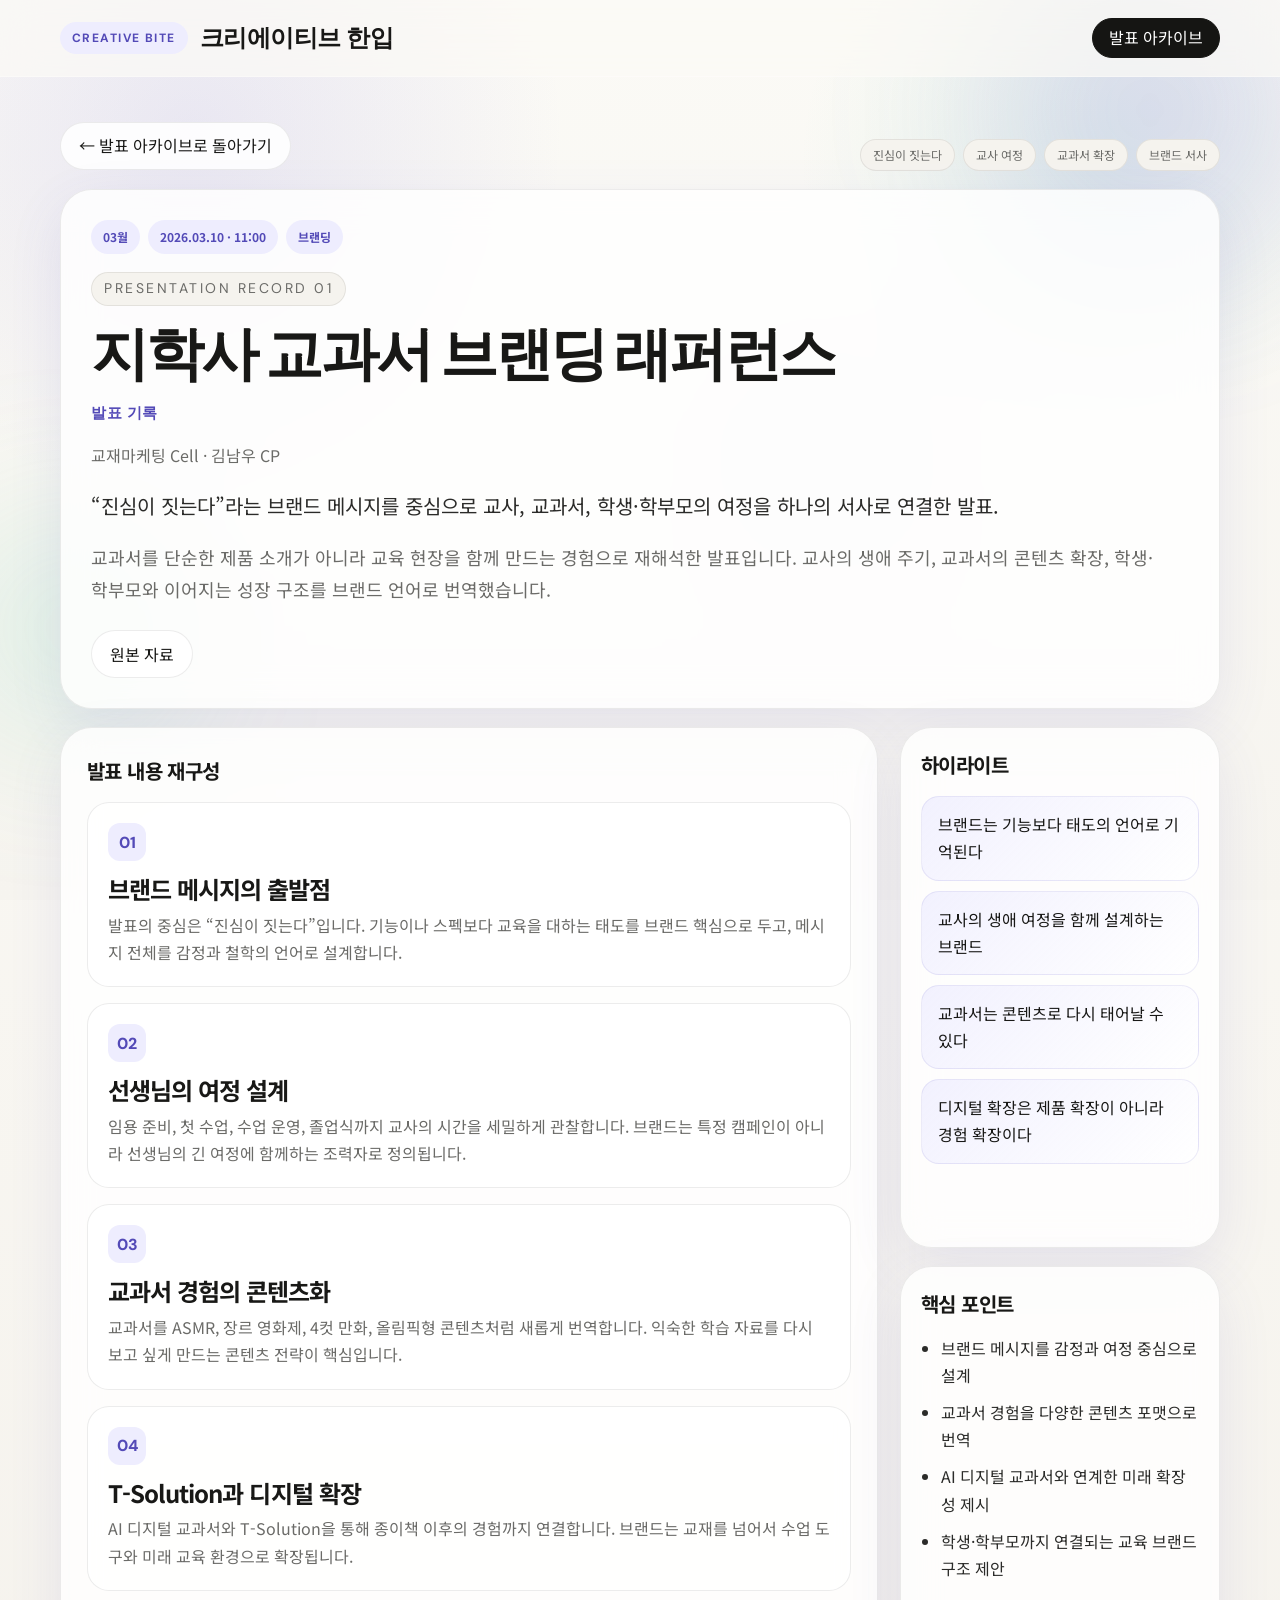
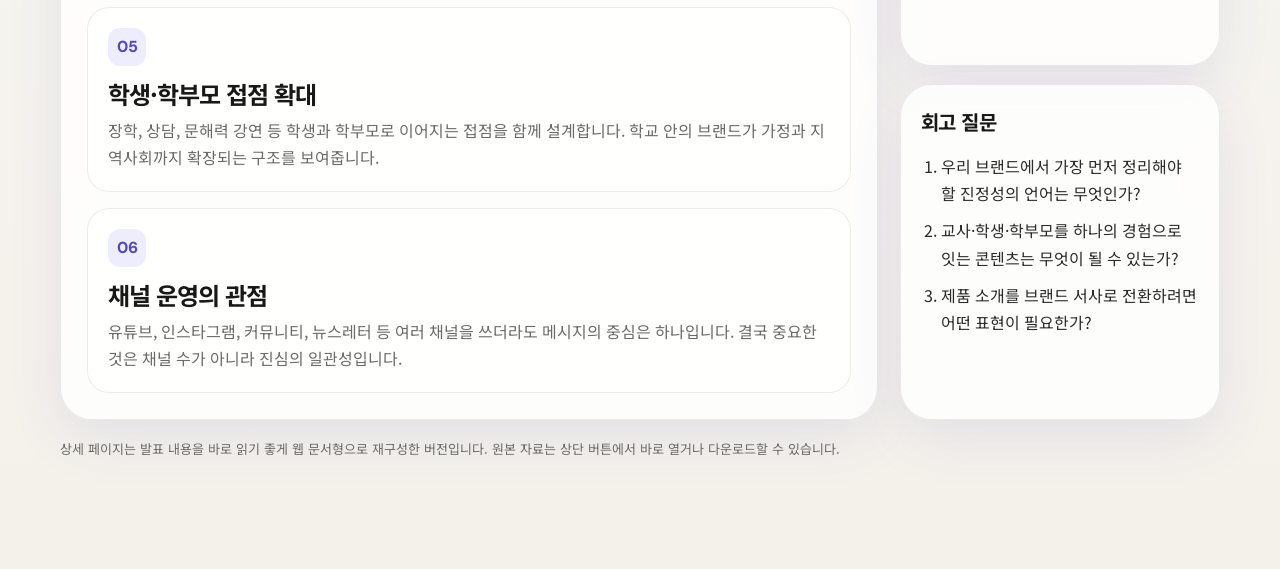
==== session-01-branding.html @ 9c44d6fc "Add files via upload" ====
<!DOCTYPE html>
<html lang="ko">
<head>
  <meta charset="UTF-8" />
  <meta name="viewport" content="width=device-width, initial-scale=1.0" />
  <link rel="preconnect" href="https://fonts.googleapis.com" />
  <link rel="preconnect" href="https://fonts.gstatic.com" crossorigin />
  <link href="https://fonts.googleapis.com/css2?family=DM+Sans:wght@400;500;700;800&family=Noto+Sans+KR:wght@300;400;500;700;800&display=swap" rel="stylesheet" />
  <link rel="stylesheet" href="./styles.css" />
</head>
<body>
  <div class="page-bg" aria-hidden="true">
    <span class="orb orb-a"></span>
    <span class="orb orb-b"></span>
    <span class="orb orb-c"></span>
  </div>
  <header class="site-header">
    <div class="container header-inner">
      <a class="brand" href="./index.html">
        <span class="brand-mark">Creative Bite</span>
        <strong>크리에이티브 한입</strong>
      </a>
      <nav class="site-nav">
        <a href="./index.html" class="is-current">발표 아카이브</a>
      </nav>
    </div>
  </header>

  <main class="page-shell">
    <div class="container">
      <div class="back-row reveal">
        <a class="back-btn secondary" href="./index.html">← 발표 아카이브로 돌아가기</a>
        <div class="tag-list"><span class="tag">진심이 짓는다</span><span class="tag">교사 여정</span><span class="tag">교과서 확장</span><span class="tag">브랜드 서사</span></div>
      </div>
      <section class="page-head reveal">
        <article class="page-hero">
          <div class="meta-row">
            <span class="meta-chip">03월</span>
            <span class="meta-chip">2026.03.10 · 11:00</span>
            <span class="meta-chip">브랜딩</span>
          </div>
          <p class="page-kicker">Presentation Record 01</p>
          <h1 class="page-title">지학사 교과서 브랜딩 래퍼런스</h1>
          <p class="page-record-label">발표 기록</p>
          <p class="page-speaker">교재마케팅 Cell · 김남우 CP</p>
          <p class="page-summary">“진심이 짓는다”라는 브랜드 메시지를 중심으로 교사, 교과서, 학생·학부모의 여정을 하나의 서사로 연결한 발표.</p>
          <p class="page-desc">교과서를 단순한 제품 소개가 아니라 교육 현장을 함께 만드는 경험으로 재해석한 발표입니다. 교사의 생애 주기, 교과서의 콘텐츠 확장, 학생·학부모와 이어지는 성장 구조를 브랜드 언어로 번역했습니다.</p>
          <div class="action-row"><a class="link-chip" href="https://www.genspark.ai/api/files/s/IzLdm8oP" target="_blank" rel="noreferrer">원본 자료</a></div>
        </article>
      </section>
      <section id="reconstructed" class="page-grid reveal">
        <article class="content-panel">
          <h2 class="panel-title">발표 내용 재구성</h2>
          <div class="section-list"><article class="section-card"><span class="section-no">01</span><h3>브랜드 메시지의 출발점</h3><p>발표의 중심은 “진심이 짓는다”입니다. 기능이나 스펙보다 교육을 대하는 태도를 브랜드 핵심으로 두고, 메시지 전체를 감정과 철학의 언어로 설계합니다.</p></article><article class="section-card"><span class="section-no">02</span><h3>선생님의 여정 설계</h3><p>임용 준비, 첫 수업, 수업 운영, 졸업식까지 교사의 시간을 세밀하게 관찰합니다. 브랜드는 특정 캠페인이 아니라 선생님의 긴 여정에 함께하는 조력자로 정의됩니다.</p></article><article class="section-card"><span class="section-no">03</span><h3>교과서 경험의 콘텐츠화</h3><p>교과서를 ASMR, 장르 영화제, 4컷 만화, 올림픽형 콘텐츠처럼 새롭게 번역합니다. 익숙한 학습 자료를 다시 보고 싶게 만드는 콘텐츠 전략이 핵심입니다.</p></article><article class="section-card"><span class="section-no">04</span><h3>T-Solution과 디지털 확장</h3><p>AI 디지털 교과서와 T-Solution을 통해 종이책 이후의 경험까지 연결합니다. 브랜드는 교재를 넘어서 수업 도구와 미래 교육 환경으로 확장됩니다.</p></article><article class="section-card"><span class="section-no">05</span><h3>학생·학부모 접점 확대</h3><p>장학, 상담, 문해력 강연 등 학생과 학부모로 이어지는 접점을 함께 설계합니다. 학교 안의 브랜드가 가정과 지역사회까지 확장되는 구조를 보여줍니다.</p></article><article class="section-card"><span class="section-no">06</span><h3>채널 운영의 관점</h3><p>유튜브, 인스타그램, 커뮤니티, 뉴스레터 등 여러 채널을 쓰더라도 메시지의 중심은 하나입니다. 결국 중요한 것은 채널 수가 아니라 진심의 일관성입니다.</p></article></div>
        </article>
        <div class="side-stack">
          <aside class="side-panel">
            <h2 class="panel-title">하이라이트</h2>
            <div class="highlight-list"><div class="highlight-item">브랜드는 기능보다 태도의 언어로 기억된다</div><div class="highlight-item">교사의 생애 여정을 함께 설계하는 브랜드</div><div class="highlight-item">교과서는 콘텐츠로 다시 태어날 수 있다</div><div class="highlight-item">디지털 확장은 제품 확장이 아니라 경험 확장이다</div></div>
          </aside>
          <aside class="side-panel">
            <h2 class="panel-title">핵심 포인트</h2>
            <ul class="bullet-list"><li>브랜드 메시지를 감정과 여정 중심으로 설계</li><li>교과서 경험을 다양한 콘텐츠 포맷으로 번역</li><li>AI 디지털 교과서와 연계한 미래 확장성 제시</li><li>학생·학부모까지 연결되는 교육 브랜드 구조 제안</li></ul>
          </aside>
          <aside class="side-panel">
            <h2 class="panel-title">회고 질문</h2>
            <ol class="question-list"><li>우리 브랜드에서 가장 먼저 정리해야 할 진정성의 언어는 무엇인가?</li><li>교사·학생·학부모를 하나의 경험으로 잇는 콘텐츠는 무엇이 될 수 있는가?</li><li>제품 소개를 브랜드 서사로 전환하려면 어떤 표현이 필요한가?</li></ol>
          </aside>
        </div>
      </section>
      <p class="footer-note reveal">상세 페이지는 발표 내용을 바로 읽기 좋게 웹 문서형으로 재구성한 버전입니다. 원본 자료는 상단 버튼에서 바로 열거나 다운로드할 수 있습니다.</p>
    </div>
  </main>
  <script>
    const io = new IntersectionObserver((entries) => {
      entries.forEach(entry => { if(entry.isIntersecting) entry.target.classList.add('is-visible'); });
    }, {threshold:.12});
    document.querySelectorAll('.reveal').forEach(el => io.observe(el));
  </script>
</body>
</html>
---- styles.css ----
:root {
  --bg: #fbfaf6;
  --bg-2: #f4f1eb;
  --surface: rgba(255,255,255,.82);
  --surface-strong: rgba(255,255,255,.96);
  --line: rgba(18,18,18,.08);
  --line-strong: rgba(83,74,183,.16);
  --text: #181816;
  --text-muted: #6b6b68;
  --purple-100: #eeedfe;
  --purple-300: #afa9ec;
  --purple-500: #7f77dd;
  --purple-700: #534ab7;
  --mint-100: #e1f5ee;
  --mint-500: #249a73;
  --ink: #151513;
  --shadow: 0 18px 54px rgba(83,74,183,.10);
  --shadow-soft: 0 10px 28px rgba(0,0,0,.05);
  --radius-xl: 32px;
  --radius-lg: 26px;
  --radius-md: 20px;
  --radius-sm: 16px;
  --container: 1160px;
}
*{box-sizing:border-box}
html{scroll-behavior:smooth}
body{margin:0;font-family:'Noto Sans KR',sans-serif;background:linear-gradient(180deg,var(--bg),var(--bg-2));color:var(--text);line-height:1.7;overflow-x:hidden}
a{text-decoration:none;color:inherit}
img{max-width:100%;display:block}
button{font:inherit}
.page-bg{position:fixed;inset:0;pointer-events:none;z-index:-1;background:radial-gradient(circle at 15% 15%, rgba(127,119,221,.14), transparent 28%),radial-gradient(circle at 85% 18%, rgba(93,202,165,.12), transparent 22%),linear-gradient(180deg,#fbfaf6 0%,#f6f4ef 100%)}
.orb{position:absolute;border-radius:999px;filter:blur(80px);animation:float 9s ease-in-out infinite}
.orb-a{width:320px;height:320px;top:-50px;right:-30px;background:rgba(127,119,221,.20)}
.orb-b{width:220px;height:220px;left:-40px;bottom:18%;background:rgba(93,202,165,.18);animation-delay:2s}
.orb-c{width:170px;height:170px;left:58%;top:40%;background:rgba(175,169,236,.16);animation-delay:4s}
@keyframes float{0%,100%{transform:translate(0,0)}50%{transform:translate(10px,-22px)}}
.container{width:min(calc(100% - 40px), var(--container));margin:0 auto}
.site-header{position:sticky;top:0;z-index:20;backdrop-filter:blur(18px);background:rgba(251,250,246,.72);border-bottom:1px solid rgba(255,255,255,.4)}
.header-inner{min-height:76px;display:flex;align-items:center;justify-content:space-between;gap:24px}
.brand{display:inline-flex;align-items:center;gap:12px;font-family:'DM Sans',sans-serif;letter-spacing:-.03em}
.brand-mark{display:inline-flex;align-items:center;justify-content:center;min-height:32px;padding:0 12px;border-radius:999px;background:var(--purple-100);color:var(--purple-700);font-size:12px;font-weight:700;letter-spacing:.12em;text-transform:uppercase}
.brand strong{font-size:24px}
.site-nav{display:flex;gap:12px;flex-wrap:wrap}
.site-nav a{min-height:40px;padding:0 16px;border-radius:999px;border:1px solid var(--line);display:inline-flex;align-items:center;background:rgba(255,255,255,.8);color:var(--text-muted)}
.site-nav a:hover,.site-nav a.is-current{background:var(--ink);border-color:var(--ink);color:#fff}
.hero{min-height:calc(100vh - 76px);display:flex;align-items:center;text-align:center;padding:88px 0 68px}
.hero-inner{max-width:940px}
.hero-kicker,.page-kicker{margin:0 0 14px;font-family:'DM Sans',sans-serif;color:var(--text-muted);font-size:14px;letter-spacing:.18em;text-transform:uppercase}
h1,.page-title{margin:0;font-family:'DM Sans',sans-serif;line-height:.96;letter-spacing:-.06em}
h1{font-size:clamp(52px,8vw,96px)}
h1 span,.page-title span{color:var(--purple-500)}
.hero-desc{max-width:760px;margin:28px auto 0;font-size:19px;color:var(--text-muted)}
.page-desc{max-width:760px;margin:18px 0 0;font-size:18px;color:var(--text-muted)}
.hero-actions{display:flex;justify-content:center;gap:12px;flex-wrap:wrap;margin-top:32px}
.hero-btn,.topic-btn,.back-btn,.link-chip{min-height:48px;padding:0 18px;border-radius:999px;border:1px solid var(--line);display:inline-flex;align-items:center;justify-content:center;gap:8px;transition:.2s ease}
.hero-btn.primary,.back-btn.primary{background:var(--ink);border-color:var(--ink);color:#fff}
.hero-btn.secondary,.topic-btn,.topic-btn.primary,.topic-btn.secondary,.back-btn.secondary,.link-chip{background:rgba(255,255,255,.88);color:var(--text)}
.hero-btn:hover,.topic-btn:hover,.back-btn:hover,.link-chip:hover{transform:translateY(-2px);box-shadow:var(--shadow-soft)}
.hero-stats{display:grid;grid-template-columns:repeat(4,minmax(0,1fr));gap:16px;margin-top:40px}
.stat-card{padding:22px 18px;border-radius:var(--radius-md);border:1px solid var(--line);background:rgba(255,255,255,.72);box-shadow:var(--shadow-soft)}
.stat-card strong{display:block;font-family:'DM Sans',sans-serif;font-size:38px;line-height:1;color:var(--purple-700)}
.stat-card span{display:block;margin-top:6px;color:var(--text-muted);font-size:14px}
.archive-section{padding:40px 0 110px}
.archive-top{display:flex;align-items:end;justify-content:space-between;gap:24px;flex-wrap:wrap;margin-bottom:26px}
.section-kicker{margin:0 0 8px;color:var(--purple-500);font-family:'DM Sans',sans-serif;font-size:13px;font-weight:700;letter-spacing:.18em;text-transform:uppercase}
.archive-top h2{margin:0;font-size:clamp(30px,4vw,46px);letter-spacing:-.04em;line-height:1.1}
.archive-top p{margin:10px 0 0;color:var(--text-muted)}
.filter-group{display:flex;flex-wrap:wrap;gap:10px}
.filter-chip{min-height:42px;padding:0 16px;border-radius:999px;border:1px solid var(--line);background:rgba(255,255,255,.84);color:var(--text-muted);cursor:pointer;transition:.2s ease}
.filter-chip:hover,.filter-chip.is-active{background:var(--ink);border-color:var(--ink);color:#fff}
.session-grid{display:grid;gap:20px}
.session-card{border:1px solid var(--line);background:rgba(255,255,255,.78);backdrop-filter:blur(18px);box-shadow:var(--shadow);border-radius:var(--radius-xl);overflow:hidden;transition:transform .22s ease, box-shadow .22s ease, border-color .22s ease}
.session-card:hover{transform:translateY(-4px);border-color:var(--line-strong)}
.session-shell{display:grid;grid-template-columns:220px 1fr}
.session-aside{padding:28px 24px;background:linear-gradient(180deg, rgba(238,237,254,.94), rgba(255,255,255,.58));border-right:1px solid rgba(83,74,183,.08)}
.month-chip,.type-chip,.tag{border-radius:999px}
.month-chip{display:inline-flex;min-height:36px;align-items:center;padding:0 14px;background:#fff;color:var(--purple-700);font-family:'DM Sans',sans-serif;font-size:12px;font-weight:700;letter-spacing:.08em}
.session-date{margin:16px 0 0;font-size:15px;color:var(--text-muted)}
.session-time{margin:4px 0 0;font-size:34px;font-family:'DM Sans',sans-serif;line-height:1;letter-spacing:-.05em}
.type-chip{display:inline-flex;min-height:34px;align-items:center;padding:0 12px;margin-top:16px;background:rgba(93,202,165,.14);color:var(--mint-500);font-size:12px;font-weight:700}
.session-main{padding:28px 28px 26px}
.session-header{display:flex;align-items:flex-start;justify-content:space-between;gap:24px}
.session-title{margin:0;font-size:32px;line-height:1.1;letter-spacing:-.04em}
.session-speaker{margin:8px 0 0;color:var(--text-muted);font-size:15px}
.session-summary{margin:16px 0 0;color:#2c2c29;font-size:17px}
.session-overview{margin:16px 0 0;color:var(--text-muted);font-size:15px}
.tag-list{display:flex;flex-wrap:wrap;gap:8px;margin-top:18px}
.tag{display:inline-flex;min-height:32px;align-items:center;padding:0 12px;background:#f5f3ee;border:1px solid var(--line);color:var(--text-muted);font-size:12px}
.session-actions{display:flex;gap:10px;flex-wrap:wrap;margin-top:22px}
.topic-btn{font-weight:700}
.toggle-btn{min-height:42px;padding:0 16px;border-radius:999px;border:1px solid var(--line);background:rgba(255,255,255,.88);color:var(--text);cursor:pointer;transition:.2s ease;white-space:nowrap}
.toggle-btn:hover{transform:translateY(-2px);box-shadow:var(--shadow-soft)}
.session-detail{display:none;margin-top:18px;padding-top:18px;border-top:1px solid var(--line)}
.session-card.is-open .session-detail{display:block}
.detail-grid{display:grid;grid-template-columns:1fr 1fr;gap:14px}
.detail-panel{padding:18px;border-radius:20px;border:1px solid var(--line);background:rgba(255,255,255,.68)}
.detail-panel h4{margin:0 0 10px;font-size:17px;letter-spacing:-.03em}
.detail-panel p{margin:0;color:var(--text-muted);font-size:14px}
.detail-panel .bullet-list{gap:8px}
.link-row{display:flex;gap:8px;flex-wrap:wrap}
.page-shell{padding:44px 0 96px}
.page-head{display:block;width:100%}
.page-hero,.content-panel,.side-panel{border:1px solid var(--line);background:rgba(255,255,255,.82);backdrop-filter:blur(18px);box-shadow:var(--shadow);border-radius:var(--radius-xl)}
.page-hero{padding:30px;width:100%}
.page-title{font-size:clamp(36px,5vw,58px);max-width:none;line-height:1.12;letter-spacing:-.05em;text-wrap:balance}
.meta-row{display:flex;gap:8px;flex-wrap:wrap;margin-bottom:18px}
.meta-chip{display:inline-flex;min-height:34px;align-items:center;padding:0 12px;border-radius:999px;background:var(--purple-100);color:var(--purple-700);font-size:12px;font-weight:700}
.page-kicker{display:inline-flex;align-items:center;min-height:34px;padding:0 12px;border-radius:999px;background:#f5f3ee;border:1px solid var(--line);margin-bottom:16px}
.page-record-label{margin:14px 0 0;color:var(--purple-700);font-family:'DM Sans',sans-serif;font-size:15px;font-weight:700;letter-spacing:.04em}
.page-speaker{margin:16px 0 0;color:var(--text-muted);font-size:16px}
.page-summary{margin:18px 0 0;font-size:20px;line-height:1.75;color:#2b2b29;max-width:none;width:100%;word-break:keep-all;overflow-wrap:normal;line-break:strict;text-wrap:auto}
.page-desc{max-width:none;width:100%;line-height:1.82;word-break:keep-all;overflow-wrap:normal;line-break:strict;text-wrap:auto}
.action-row{display:flex;gap:10px;flex-wrap:wrap;margin-top:24px}
.jump-row{display:flex;gap:10px;flex-wrap:wrap;margin-top:16px}
.page-preview{padding:22px}
.preview-figure{border-radius:24px;overflow:hidden;border:1px solid var(--line);background:#fff;box-shadow:var(--shadow-soft)}
.preview-figure + .preview-figure{margin-top:14px}
.preview-caption{padding:12px 14px;color:var(--text-muted);font-size:13px;border-top:1px solid var(--line);background:#faf9f7}
.preview-empty{padding:28px;border-radius:24px;background:linear-gradient(135deg, rgba(238,237,254,.9), rgba(255,255,255,.92));color:var(--text-muted)}
.page-grid{display:grid;grid-template-columns:1fr 320px;gap:22px;margin-top:18px}
.content-panel{padding:26px}
.side-stack{display:grid;gap:18px}
.side-panel{padding:20px}
.panel-title{margin:0 0 14px;font-size:20px;letter-spacing:-.03em}
.section-list{display:grid;gap:16px}
.section-card{padding:20px;border-radius:22px;border:1px solid var(--line);background:rgba(255,255,255,.7)}
.section-no{display:inline-flex;width:38px;height:38px;align-items:center;justify-content:center;border-radius:12px;background:var(--purple-100);color:var(--purple-700);font-family:'DM Sans',sans-serif;font-weight:800}
.section-card h3{margin:14px 0 8px;font-size:24px;line-height:1.2;letter-spacing:-.04em}
.section-card p{margin:0;color:var(--text-muted)}
.bullet-list,.question-list{margin:0;padding-left:20px;display:grid;gap:10px}
.bullet-list li,.question-list li{color:#2b2b29}
.highlight-list{display:grid;gap:10px}
.highlight-item{padding:14px 16px;border-radius:18px;background:linear-gradient(135deg, rgba(238,237,254,.78), rgba(255,255,255,.96));border:1px solid rgba(83,74,183,.10)}
.back-row{display:flex;justify-content:space-between;align-items:center;gap:14px;flex-wrap:wrap;margin-bottom:18px}
.footer-note{margin-top:18px;color:var(--text-muted);font-size:13px}
.reveal{opacity:0;transform:translateY(30px);transition:opacity .7s ease, transform .7s ease}
.reveal.is-visible{opacity:1;transform:translateY(0)}
@media (max-width: 980px){.session-shell,.page-grid,.detail-grid{grid-template-columns:1fr}.site-nav{display:none}.hero-stats{grid-template-columns:repeat(2,minmax(0,1fr))}.session-aside{border-right:0;border-bottom:1px solid rgba(83,74,183,.08)}}
@media (max-width: 760px){.container{width:min(calc(100% - 28px), var(--container))}.hero{min-height:auto;padding:74px 0 44px}.session-main,.session-aside,.page-hero,.content-panel,.side-panel,.detail-panel{padding:18px}.session-title{font-size:28px}.page-title{font-size:34px;max-width:100%}.session-actions,.hero-actions,.action-row{flex-direction:column;align-items:stretch}.topic-btn,.hero-btn,.back-btn,.link-chip,.toggle-btn{width:100%}.hero-stats{grid-template-columns:1fr}.session-header{flex-direction:column;align-items:stretch}}
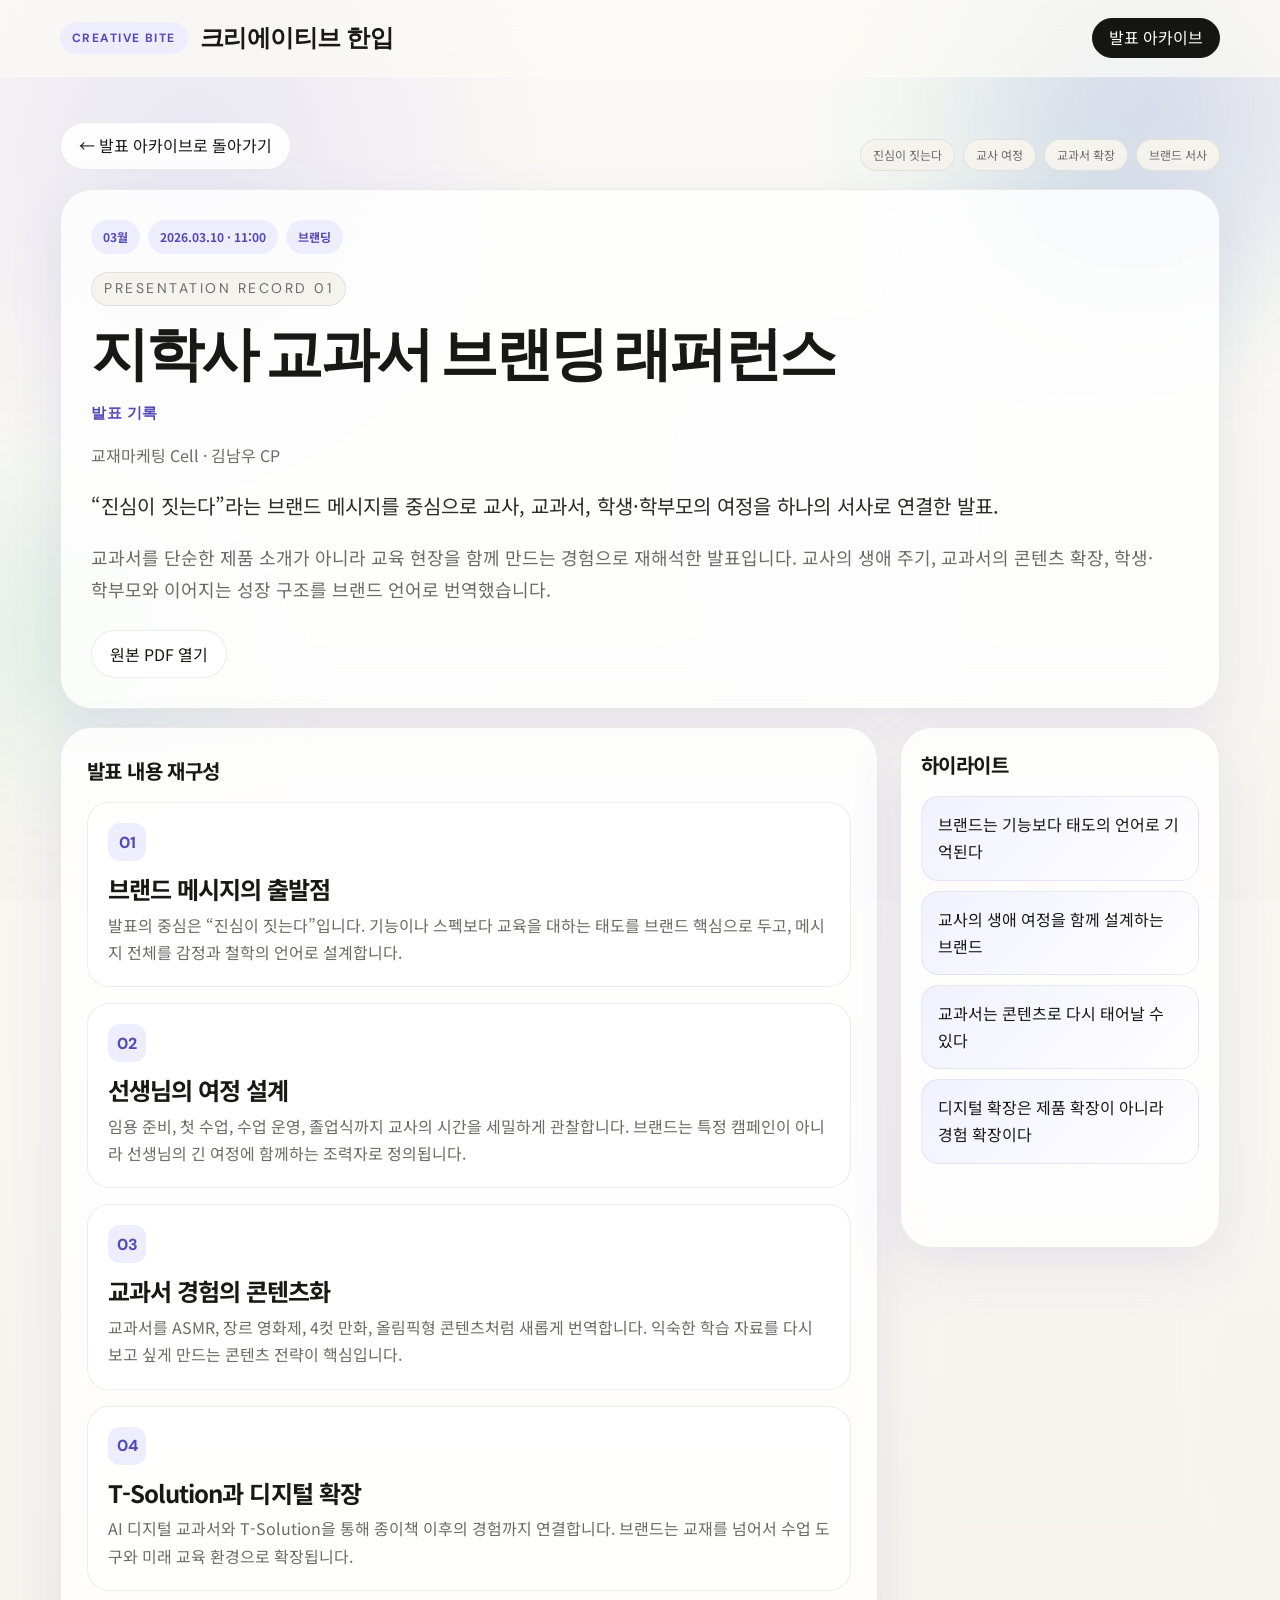
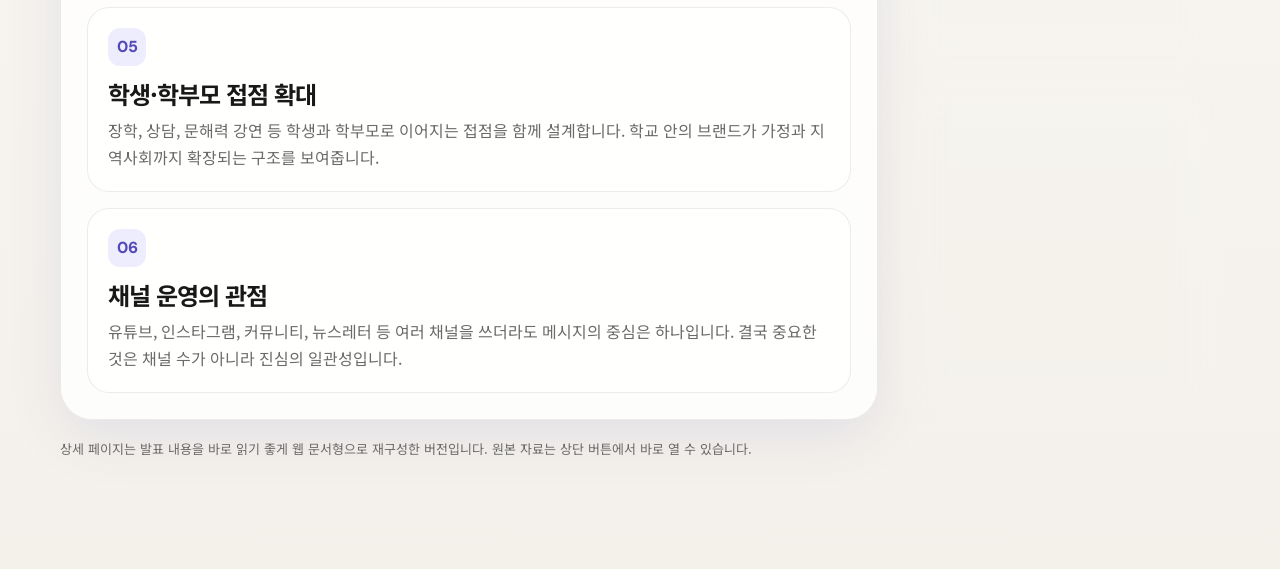
==== commit 0fb2bd37: "Update session-01-branding.html" ====
--- a/session-01-branding.html
+++ b/session-01-branding.html
@@ -34,18 +34,21 @@
       </div>
       <section class="page-head reveal">
         <article class="page-hero">
-          <div class="meta-row">
-            <span class="meta-chip">03월</span>
-            <span class="meta-chip">2026.03.10 · 11:00</span>
-            <span class="meta-chip">브랜딩</span>
+          <div class="page-hero-copy">
+            <div class="meta-row">
+              <span class="meta-chip">03월</span>
+              <span class="meta-chip">2026.03.10 · 11:00</span>
+              <span class="meta-chip">브랜딩</span>
+            </div>
+            <p class="page-kicker">Presentation Record 01</p>
+            <h1 class="page-title">지학사 교과서 브랜딩 래퍼런스</h1>
+            <p class="page-record-label">발표 기록</p>
+            <p class="page-speaker">교재마케팅 Cell · 김남우 CP</p>
+            <p class="page-summary">“진심이 짓는다”라는 브랜드 메시지를 중심으로 교사, 교과서, 학생·학부모의 여정을 하나의 서사로 연결한 발표.</p>
+            <p class="page-desc">교과서를 단순한 제품 소개가 아니라 교육 현장을 함께 만드는 경험으로 재해석한 발표입니다. 교사의 생애 주기, 교과서의 콘텐츠 확장, 학생·학부모와 이어지는 성장 구조를 브랜드 언어로 번역했습니다.</p>
+            <div class="action-row"><a class="link-chip" href="./assets/pdfs/s1-branding.pdf" target="_blank" rel="noreferrer">원본 PDF 열기</a></div>
           </div>
-          <p class="page-kicker">Presentation Record 01</p>
-          <h1 class="page-title">지학사 교과서 브랜딩 래퍼런스</h1>
-          <p class="page-record-label">발표 기록</p>
-          <p class="page-speaker">교재마케팅 Cell · 김남우 CP</p>
-          <p class="page-summary">“진심이 짓는다”라는 브랜드 메시지를 중심으로 교사, 교과서, 학생·학부모의 여정을 하나의 서사로 연결한 발표.</p>
-          <p class="page-desc">교과서를 단순한 제품 소개가 아니라 교육 현장을 함께 만드는 경험으로 재해석한 발표입니다. 교사의 생애 주기, 교과서의 콘텐츠 확장, 학생·학부모와 이어지는 성장 구조를 브랜드 언어로 번역했습니다.</p>
-          <div class="action-row"><a class="link-chip" href="https://www.genspark.ai/api/files/s/IzLdm8oP" target="_blank" rel="noreferrer">원본 자료</a></div>
+          
         </article>
       </section>
       <section id="reconstructed" class="page-grid reveal">
@@ -68,7 +71,7 @@
           </aside>
         </div>
       </section>
-      <p class="footer-note reveal">상세 페이지는 발표 내용을 바로 읽기 좋게 웹 문서형으로 재구성한 버전입니다. 원본 자료는 상단 버튼에서 바로 열거나 다운로드할 수 있습니다.</p>
+      <p class="footer-note reveal">상세 페이지는 발표 내용을 바로 읽기 좋게 웹 문서형으로 재구성한 버전입니다. 원본 자료는 상단 버튼에서 바로 열 수 있습니다.</p>
     </div>
   </main>
   <script>
@@ -78,4 +81,4 @@
     document.querySelectorAll('.reveal').forEach(el => io.observe(el));
   </script>
 </body>
-</html>+</html>
